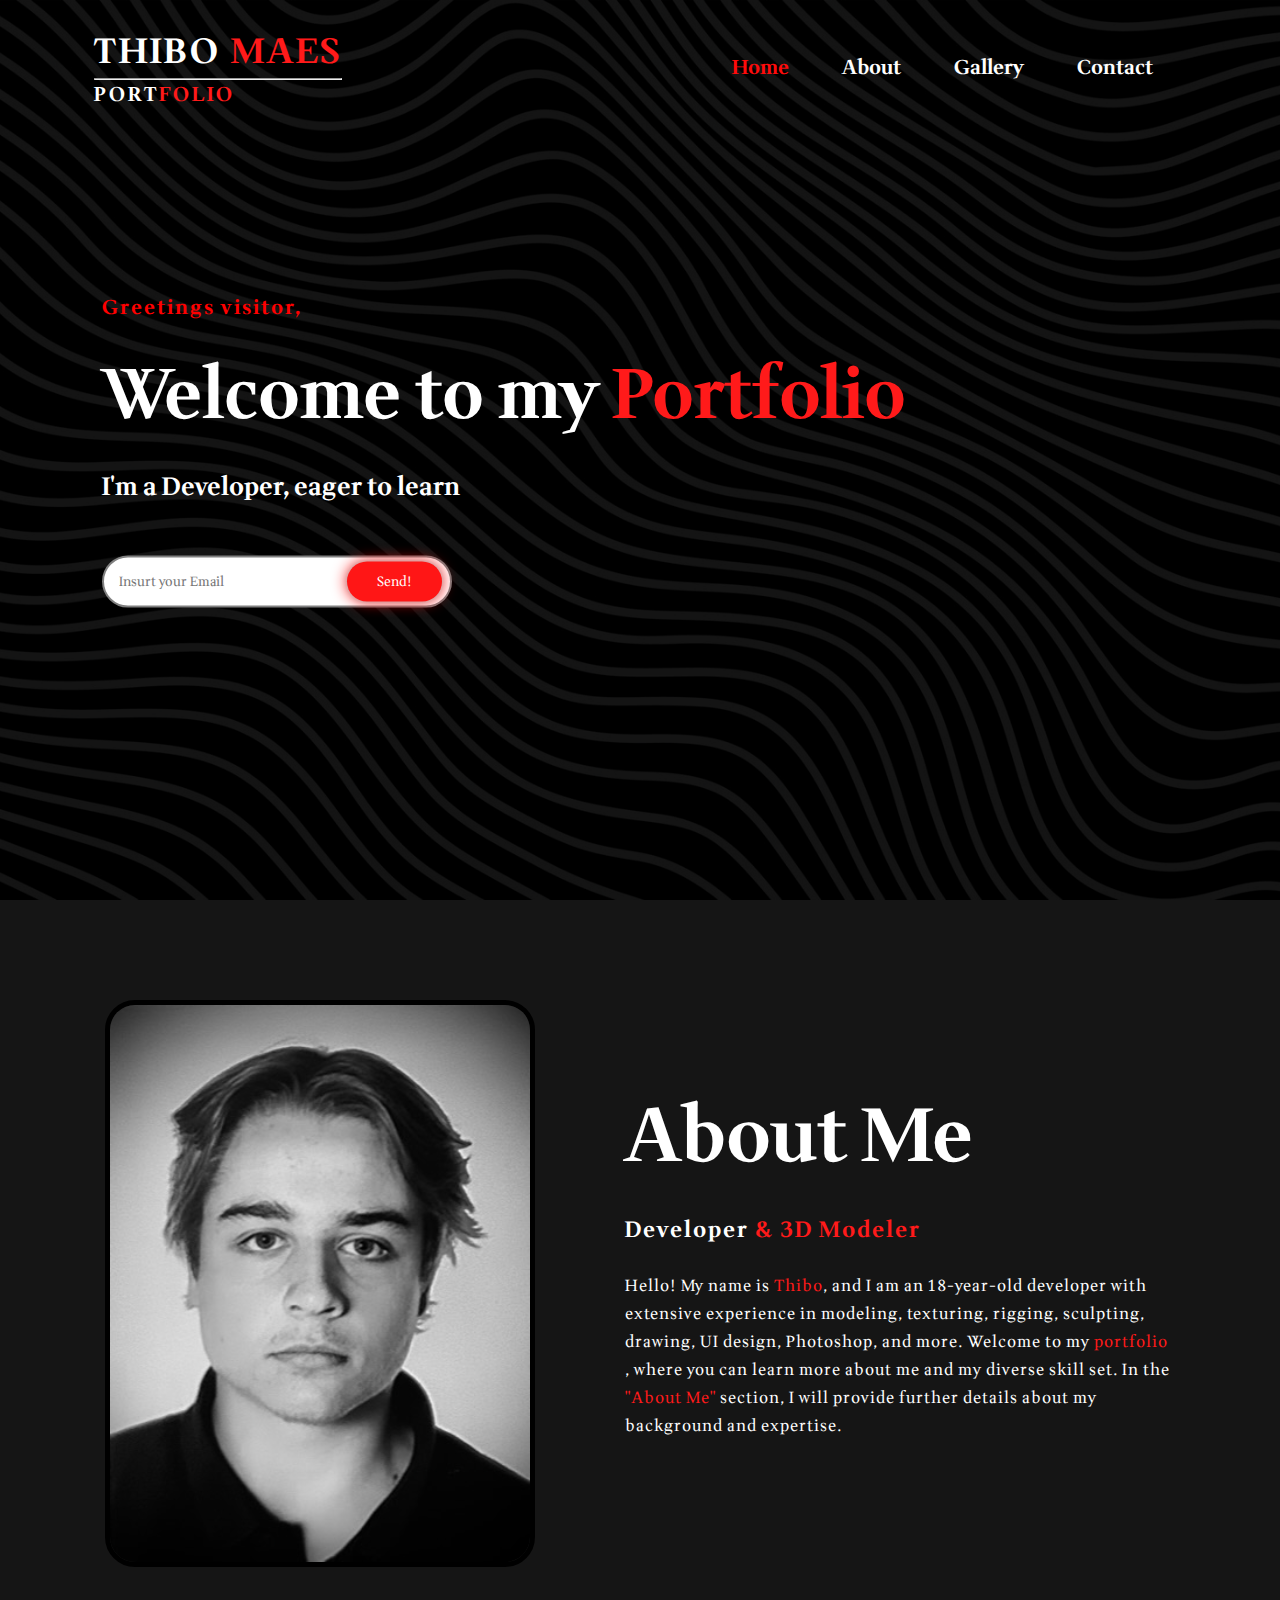
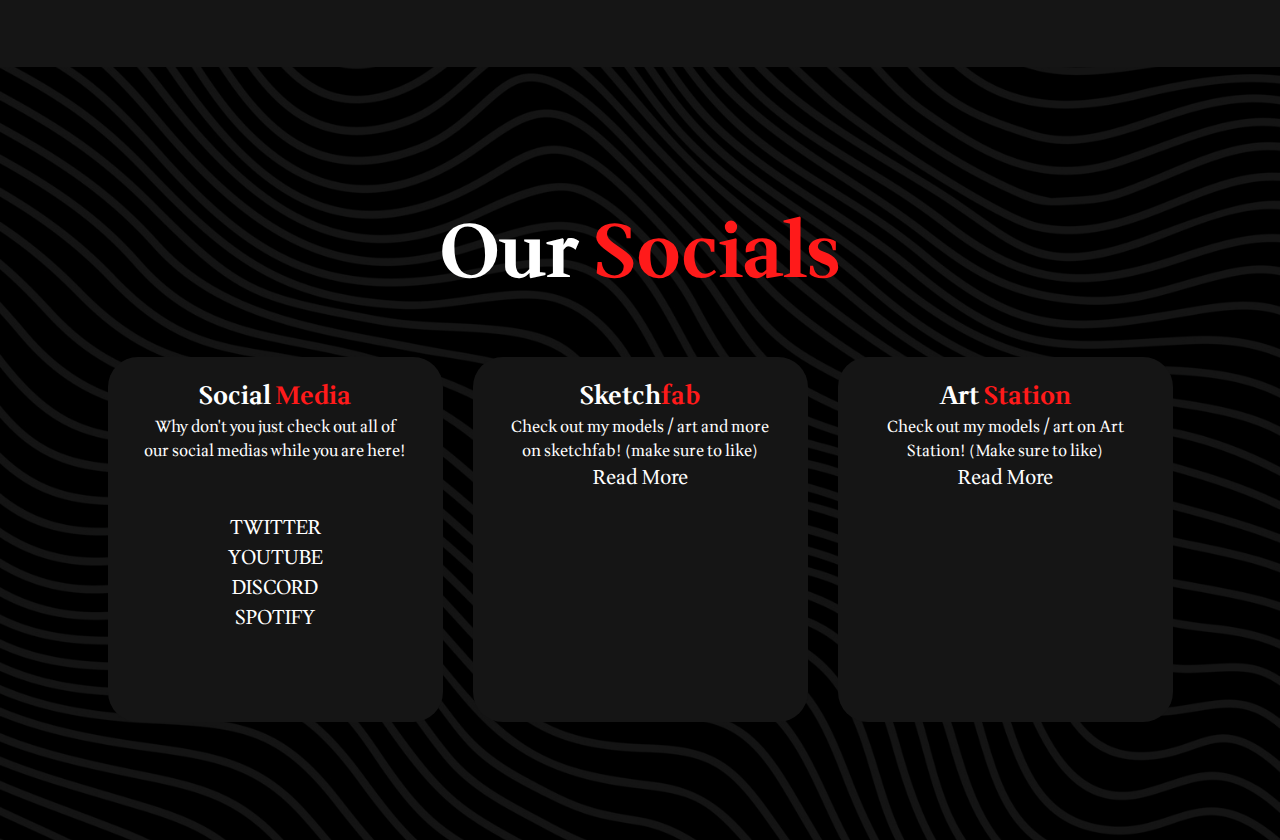
==== index.html @ dcb27b9d "Add Icons" ====
<!DOCTYPE html>
<html lang="en-US">

<head>
    <meta charset="UTF-8" />
    <meta name="viewport" content="width=device-width, initial-scale=1.0" />
    <title>Portfolio</title>
    <link rel="icon" type="image/x-icon" href="media/Aboutme.png">
    <link rel="stylesheet" href="https://cdnjs.cloudflare.com/ajax/libs/font-awesome/6.5.2/css/all.min.css" integrity="sha512-SnH5WK+bZxgPHs44uWIX+LLJAJ9/2PkPKZ5QiAj6Ta86w+fsb2TkcmfRyVX3pBnMFcV7oQPJkl9QevSCWr3W6A==" crossorigin="anonymous" referrerpolicy="no-referrer" />
    <link rel="stylesheet" href="../style.css" type="text/css" />
</head>
<body>

    <!---- Home ---->
    <header class= "main">
        <nav>
            <h2 class="logo">Thibo <span><bnsp>Maes</span><hr><p class="discriptionlogo">Port<span>Folio</span></p></h2>
            <ul>
                <li><a class="active" href="#">Home</a></li>
                <li><a href="pages/aboutme.html">About</a></li>
                <li><a href="pages/gallery.html">Gallery</a></li>
                <li><a href="pages/contact.html">Contact</a></li>
            </ul>
        </nav>

        <!---- Email ---->
        <header class="content">
            <h4>Greetings visitor,</h4>
            <h1>Welcome to my <span>Portfolio</span></h1>
            <h3>I'm a Developer, eager to learn
            </h3>
            <header class="newsletter">
                <form>
                    <input type="email" name="email" id="mail" placeholder="Insurt your Email">
                    <input type="submit" name="submit" value="Send!">
                </form>
            </header>
        </header>
    </header>

    <!---- About Me hier onder ---->
    <section class="aboutme">
        <header class="main2">
            <img src="media/aboutme.JPEG">
            <header class="about-text">
                <h2>About Me</h2>
                <h5>Developer <span>& 3D Modeler</span></h5>
                <p>
                    Hello! My name is <span>Thibo</span>, and I am an 18-year-old developer with extensive experience in 
                    modeling, texturing, rigging, sculpting, drawing, UI design, Photoshop, and more. Welcome to my<span> portfolio </span>,
                    where you can learn more about me and my diverse skill set. 
                    In the<span> "About Me" </span>section, I will provide further details about my background and expertise.
                </p>
            </header>
        </header>
    </section>
<!---- contact hier onder ---->
<div class="socials">
    <div class="title">
        <h2>Our <span>Socials</span></h2>
    </div>
<!---- 1ste ---->
    <div class="box">
        <div class="card">
            <i class="fas fa-bars"></i>
            <h5>Social <span>Media</span></h5>
            <div class="pra">
                <p>Why don't you just check out all of our social medias while you are here!</p>

                <p class="button2" style="text-align: center;">
                    <a class="button" href="https://twitter.com/3D_Thibo" target="_blank"><span><i class="fa-brands fa-twitter"></i></span> TWITTER</a>
                    <a class="button" href="https://www.youtube.com/channel/UCL3zz7ybxYc9SGPglbWPe5g" target="_blank"><span><i class="fa-brands fa-youtube"></i></span> YOUTUBE</a>
                    <a class="button" href="https://discord.gg/quixotic-studios-1016360109212958830" target="_blank"><span><i class="fa-brands fa-discord"></i></span> DISCORD</a>
                    <a class="button" href="https://open.spotify.com/user/thibomaes1?si=d66628901f5b4a4c" target="_blank"><span><i class="fa-brands fa-spotify"></i></span> SPOTIFY</a>
                </p>
            </div>
        </div>
<!---- 2de---->
    <div class="box">
        <div class="card">
            <i class="fa-brands fa-unity"></i>
            <h5>Sketch<span>fab</span></h5>
            <div class="pra">
                <p>Check out my models / art and more on sketchfab! (make sure to like)</p>

                <p style="text-align: center;">
                    <a class="button" href="#" target="_blank">Read More</a>
                </p>
            </div>
        </div>
<!---- 3rd ---->
    <div class="box">
        <div class="card">
            <i class="fa-brands fa-artstation"></i>
            <h5>Art <span>Station</span></h5>
            <div class="pra">
                <p>Check out my models / art on Art Station! (Make sure to like)</p>

                <p style="text-align: center;">
                    <a class="button" href="https://www.artstation.com/thibomaes" target="_blank">Read More</a>
                </p>
            </div>
        </div>
    </div>
</div>
</body>
</html>
---- style.css ----
@import url("https://fonts.googleapis.com/css2?family=Wittgenstein:ital,wght@0,400..900;1,400..900&display=swap");

/*----------------------------------------------------------------------------- */
/* Algemene dingen */
* {
    padding: 0;
    margin: 0;
    font-family: Wittgenstein;
    box-sizing: border-box;
}

.main {
    height: 100vh;
    width: 100vw;
    background-image: url(../media/Background.png);
    background-size: cover;
    background-position: center;
}

nav {
    display: flex;
    align-items: center;
    justify-content: space-between;
    padding-top: 2%;
    padding-right: 8%;
    .active {
        color: #ff0b0b;
    }
}

/*----------------------------------------------------------------------------- */
/* Portfolio Logo */
.logo {
    color: white;
    text-transform: uppercase;
    padding-left: 8%;
    font-size: 35px;
    letter-spacing: 3px;
}
span {
    color: rgb(255, 26, 26);
}
.discriptionlogo {
    font-size: 20px;
}

nav ul li {
    list-style-type: none;
    display: inline-block;
    padding: 10px 25px;
    font-family: Wittgenstein;
}
nav ul li a {
    color: rgb(255, 255, 255);
    text-decoration: none;
    font-weight: bolder;
    font-size: 20px;
    text-transform: capitalize;
}
nav ul li a:hover {
    color: rgb(255, 4, 4);
    transition: 0.4s;
}

/*----------------------------------------------------------------------------- */
/* Hier onder is de css van de Home pagina */
.content {
    position: absolute;
    top: 50%;
    left: 8%;
    transform: translateY(-50%);
}
h1 {
    color: white;
    margin: 20px 0px 20px;
    font-size: 70px;
}
h3 {
    color: white;
    font-size: 25px;
    margin-bottom: 50px;
}
h4 {
    color: rgb(255, 0, 0);
    letter-spacing: 2px;
    font-size: 20px;
}
.newsletter form {
    width: 350px;
    max-width: 100%;
    position: relative;
}
.newsletter form input:first-child {
    display: inline-block;
    width: 100%;
    padding: 14px 130px 14px 15px;
    border: 2px solid gray;
    outline: none;
    border-radius: 30px;
}
.newsletter form input:last-child {
    position: absolute;
    display: inline-block;
    outline: none;
    border: none;
    padding: 10px 30px;
    border-radius: 30px;
    background: rgb(255, 22, 22);
    color: white;
    box-shadow: 0px 0px 5px #b3b3b3, 0px 0px 15px #ff0b0b;
    top: 12%;
    right: 3%;
    transition: 0.4s;
}
.newsletter form input:last-child:hover {
    background-color: gray;
    box-shadow: 0px 0px 5px black, 0px 0px 15px black;
    transition: 0.4s;
    transform: scale(1.1);
}

/*----------------------------------------------------------------------------- */
/* about me section */
.aboutme {
    width: 100%;
    padding: 100px 0px;
    background: rgba(21, 21, 21, 1);
    img {
        width: 430px;
        border: 5px solid black;
        border-radius: 30px;
    }
    h2,
    h5,
    p {
        color: white;
    }
    h2 {
        font-size: 75px;
        text-transform: capitalize;
        margin-bottom: 20px;
    }
    h5 {
        letter-spacing: 2px;
        font-size: 22px;
        margin-bottom: 25px;
    }
}
.about-text {
    width: 550px;
}
.main2 {
    width: 1140px;
    max-width: 100%;
    margin: 0 auto;
    display: flex;
    align-items: center;
    justify-content: space-around;
    gap: 20px;
}

.about-text p {
    letter-spacing: 1px;
    line-height: 28px;
    font: 18px;
    margin-bottom: 45px;
}
button {
    background-color: rgb(255, 22, 22);
    color: white;
    text-decoration: none;
    border: 2px solid transparent;
    font-weight: bold;
    padding: 13px 30px;
    border-radius: 30px;
    transition: 0.4s;
    box-shadow: 0px 0px 5px #b3b3b3, 0px 0px 15px #ff0b0b;
}
button:hover {
    background-color: transparent;
    box-shadow: 0px 0px 5px black, 0px 0px 15px black;
    transform: scale(1.1);
}

/*----------------------------------------------------------------------------- */
/* Socials */
.socials {
    background-image: url(../media/Background.png);
    background-size: cover;
    background-position: center;
    width: 100%;
    padding: 100px 0px;
}
.title h2 {
    color: rgb(255, 255, 255);
    font-size: 75px;
    width: 1130px;
    margin: 30px auto;
    text-align: center;
}
.box {
    display: flex;
    justify-content: center;
    align-items: center;
    min-height: 400px;
    h5 {
        font-size: 25px;
    }
}
.card {
    height: 365px;
    width: 335px;
    padding: 20px 35px;
    background: rgb(21, 21, 21, 1);
    border-radius: 30px;
    margin: 15px;
    position: relative;
    overflow: hidden;
    text-align: center;
    color: white;
}
.button {
    text-decoration: none;
    color: white;
    text-transform: capitalize;
    font-size: 20px;
}
.button2 {
    display: flex;
    flex-direction: column;
    margin: 50px;
}

/*----------------------------------------------------------------------------- */
/* Social Media */
.fa-spotify {
    color: green;
}
.fa-youtube {
    color: #ff0b0b;
}
.fa-discord {
    color: #7289da;
}
.fa-twitter {
    color: #00acee;
}
.fa-bars {
    font-size: 50px;
}
.fa-unity {
    font-size: 50px;
}
.fa-artstation {
    font-size: 50px;
}
/*----------------------------------------------------------------------------- */
/* Telefoon optie */
@media screen and (max-width: 750px) {
    .main2 {
        flex-direction: column;
    }
}
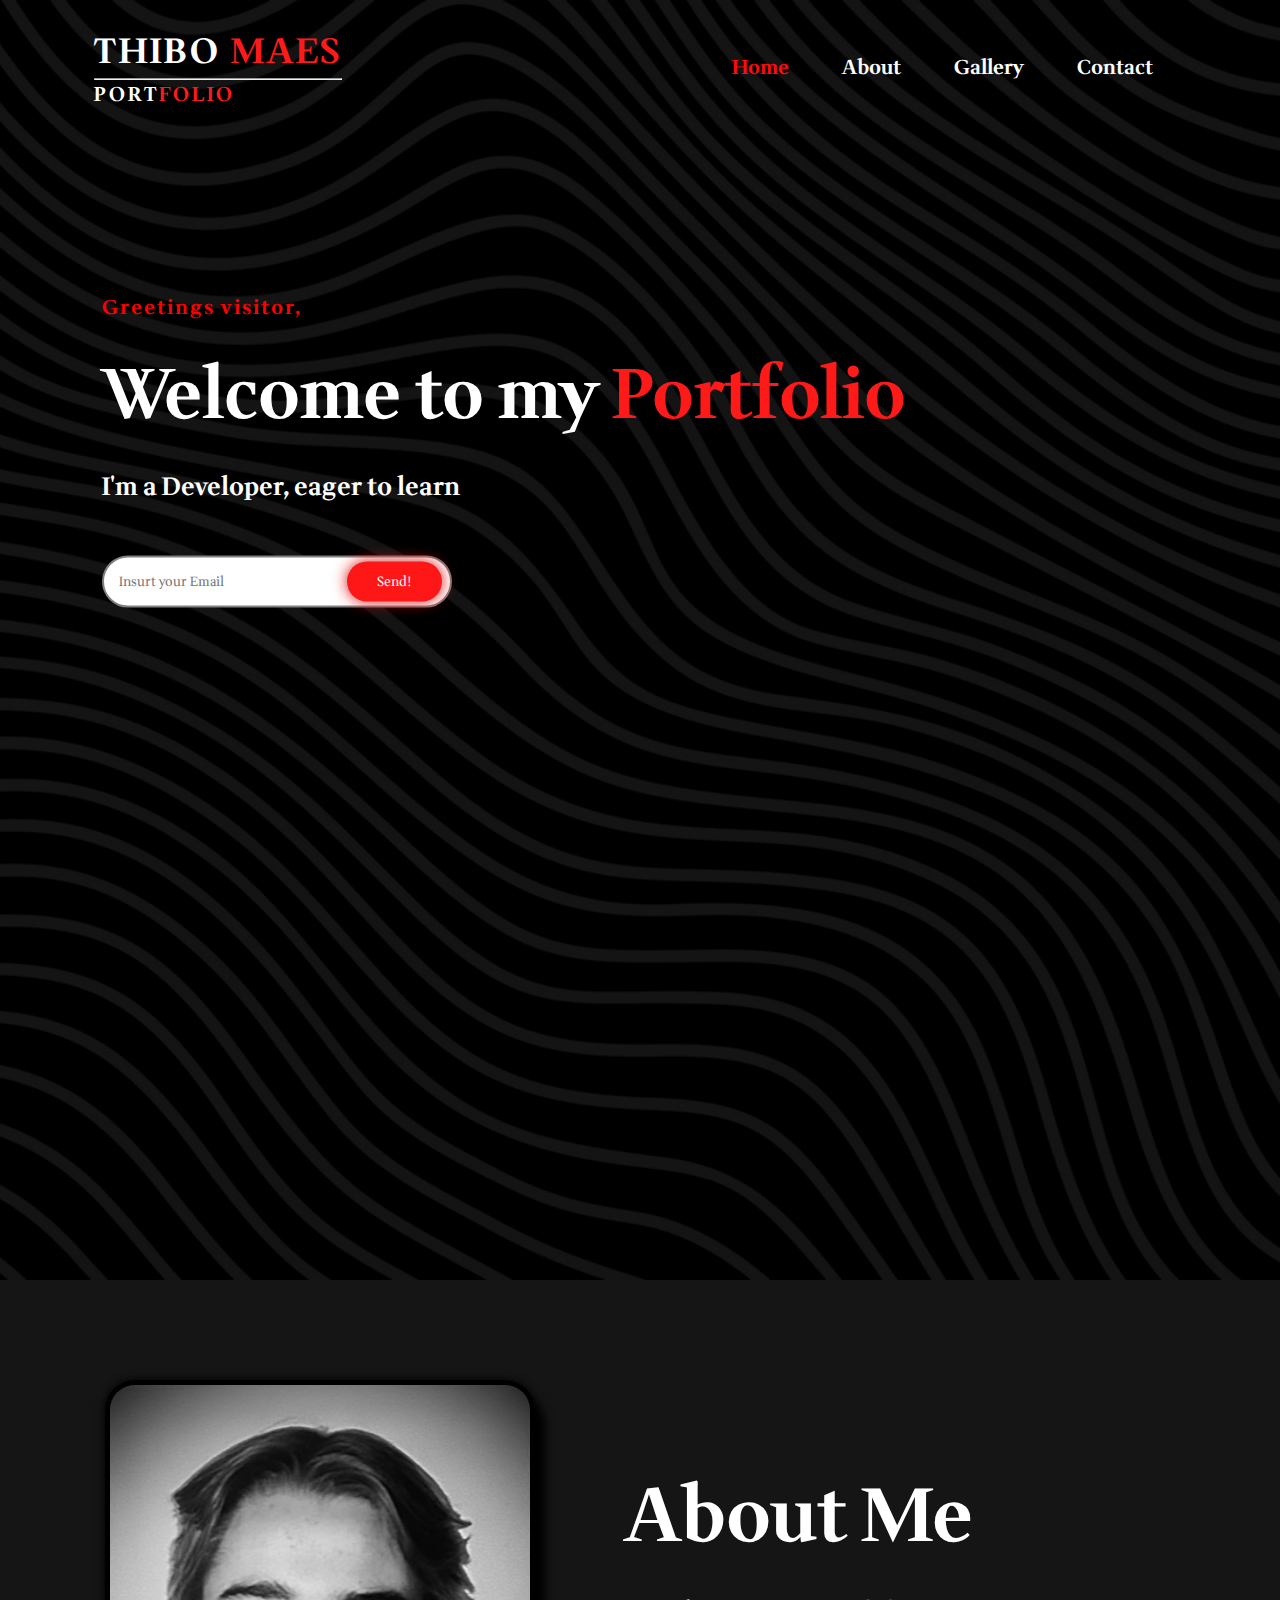
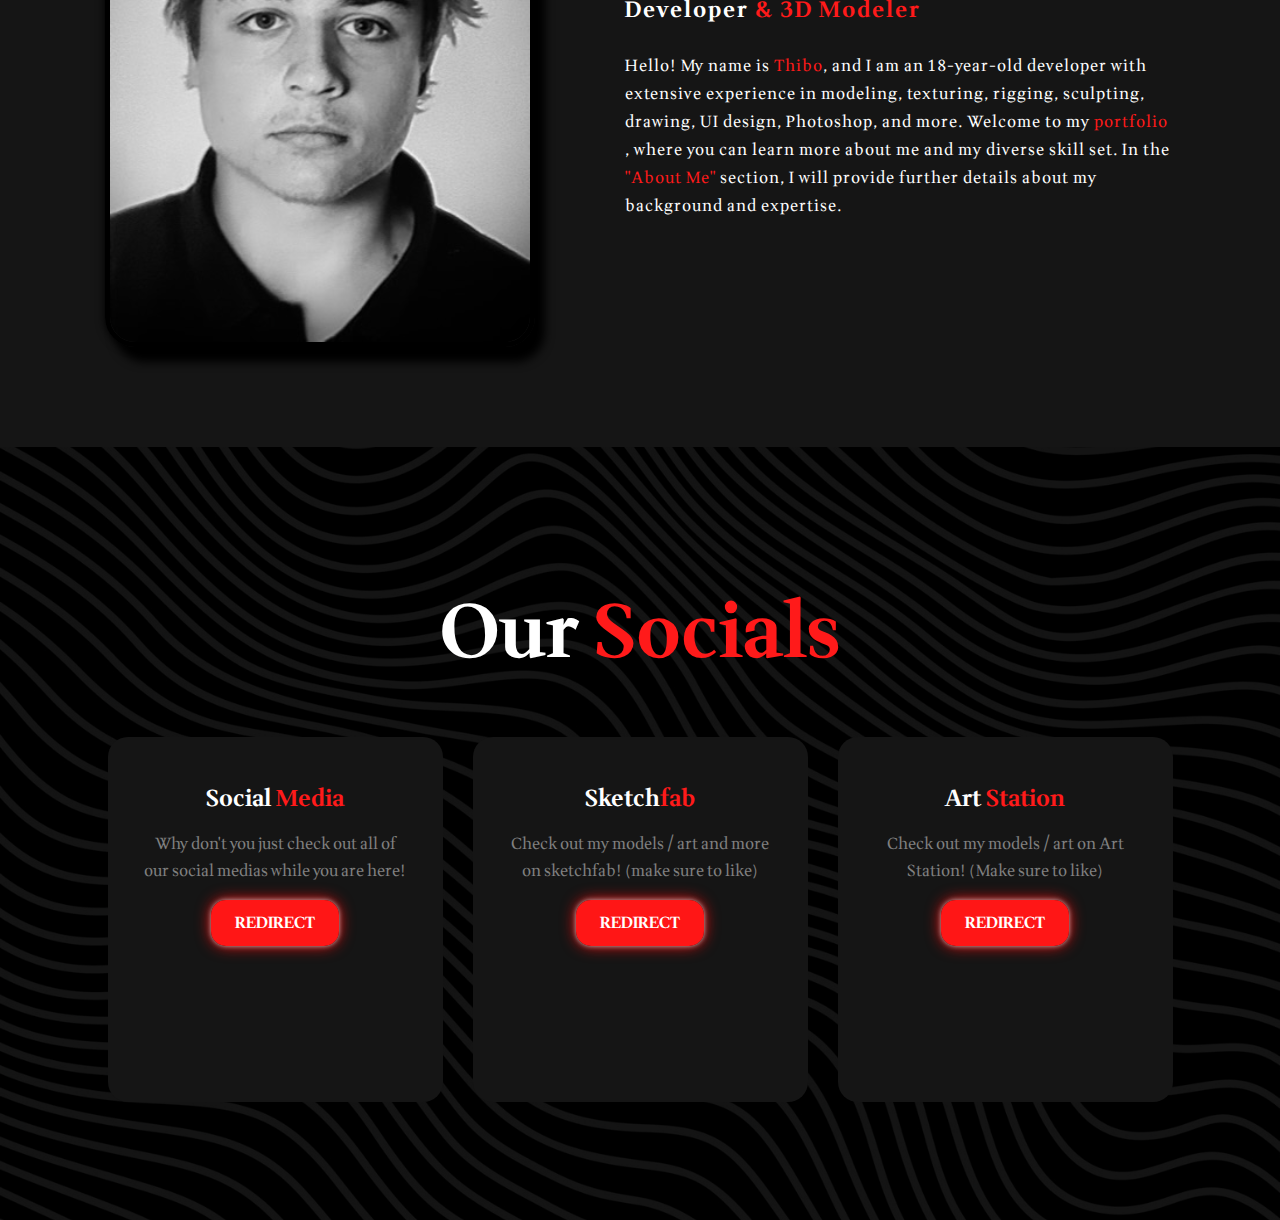
==== commit 23414331: "Add Socials Below" ====
--- a/index.html
+++ b/index.html
@@ -5,16 +5,14 @@
     <meta charset="UTF-8" />
     <meta name="viewport" content="width=device-width, initial-scale=1.0" />
     <title>Portfolio</title>
-    <link rel="icon" type="image/x-icon" href="media/Aboutme.png">
+    <link rel="icon" type="image/x-icon" href="media/aboutme.jpg">
     <link rel="stylesheet" href="https://cdnjs.cloudflare.com/ajax/libs/font-awesome/6.5.2/css/all.min.css" integrity="sha512-SnH5WK+bZxgPHs44uWIX+LLJAJ9/2PkPKZ5QiAj6Ta86w+fsb2TkcmfRyVX3pBnMFcV7oQPJkl9QevSCWr3W6A==" crossorigin="anonymous" referrerpolicy="no-referrer" />
     <link rel="stylesheet" href="../style.css" type="text/css" />
 </head>
 <body>
-
-    <!---- Home ---->
     <header class= "main">
         <nav>
-            <h2 class="logo">Thibo <span><bnsp>Maes</span><hr><p class="discriptionlogo">Port<span>Folio</span></p></h2>
+            <h2 class="logo">Thibo <span>Maes</span><hr><p class="discriptionlogo">Port<span>Folio</span></p></h2>
             <ul>
                 <li><a class="active" href="#">Home</a></li>
                 <li><a href="pages/aboutme.html">About</a></li>
@@ -68,10 +66,7 @@
                 <p>Why don't you just check out all of our social medias while you are here!</p>
 
                 <p class="button2" style="text-align: center;">
-                    <a class="button" href="https://twitter.com/3D_Thibo" target="_blank"><span><i class="fa-brands fa-twitter"></i></span> TWITTER</a>
-                    <a class="button" href="https://www.youtube.com/channel/UCL3zz7ybxYc9SGPglbWPe5g" target="_blank"><span><i class="fa-brands fa-youtube"></i></span> YOUTUBE</a>
-                    <a class="button" href="https://discord.gg/quixotic-studios-1016360109212958830" target="_blank"><span><i class="fa-brands fa-discord"></i></span> DISCORD</a>
-                    <a class="button" href="https://open.spotify.com/user/thibomaes1?si=d66628901f5b4a4c" target="_blank"><span><i class="fa-brands fa-spotify"></i></span> SPOTIFY</a>
+                    <a class="button" href="pages/contact.html">REDIRECT</a>
                 </p>
             </div>
         </div>
@@ -83,8 +78,9 @@
             <div class="pra">
                 <p>Check out my models / art and more on sketchfab! (make sure to like)</p>
 
-                <p style="text-align: center;">
-                    <a class="button" href="#" target="_blank">Read More</a>
+                <p class="button2" style="text-align: center;">
+                    <a class="button" href="https://sketchfab.com/ThiboMaes" target="_blank">REDIRECT</a>
+                    
                 </p>
             </div>
         </div>
@@ -96,12 +92,18 @@
             <div class="pra">
                 <p>Check out my models / art on Art Station! (Make sure to like)</p>
 
-                <p style="text-align: center;">
-                    <a class="button" href="https://www.artstation.com/thibomaes" target="_blank">Read More</a>
+                <p class="button2" style="text-align: center;">
+                    <a class="button" href="https://www.artstation.com/thibomaes" target="_blank">REDIRECT</a>
                 </p>
             </div>
         </div>
     </div>
 </div>
+
+<!---- Footer ---->
+<!-- <footer>
+    <p>Thibo Maes</p>
+    <p></p>
+</footer> -->
 </body>
 </html>--- a/style.css
+++ b/style.css
@@ -10,7 +10,7 @@
 }
 
 .main {
-    height: 100vh;
+    height: 100vw;
     width: 100vw;
     background-image: url(../media/Background.png);
     background-size: cover;
@@ -129,6 +129,7 @@
         width: 430px;
         border: 5px solid black;
         border-radius: 30px;
+        box-shadow: 10px 15px 10px black, 0px 0px 10px black;
     }
     h2,
     h5,
@@ -192,7 +193,7 @@
     padding: 100px 0px;
 }
 .title h2 {
-    color: rgb(255, 255, 255);
+    color: white;
     font-size: 75px;
     width: 1130px;
     margin: 30px auto;
@@ -203,36 +204,54 @@
     justify-content: center;
     align-items: center;
     min-height: 400px;
-    h5 {
-        font-size: 25px;
-    }
 }
 .card {
     height: 365px;
     width: 335px;
     padding: 20px 35px;
-    background: rgb(21, 21, 21, 1);
-    border-radius: 30px;
+    background: rgba(21, 21, 21, 1);
+    border-radius: 20px;
     margin: 15px;
     position: relative;
     overflow: hidden;
     text-align: center;
-    color: white;
-}
-.button {
+}
+.card i {
+    font-size: 50px;
+    display: block;
+    text-align: center;
+    margin: 25px 0px;
+    color: red;
+}
+h5 {
+    color: white;
+    font-size: 23px;
+    margin-bottom: 15px;
+}
+.pra p {
+    color: gray;
+    font-size: 16px;
+    line-height: 27px;
+    margin-bottom: 25px;
+}
+.card .button {
+    background-color: rgb(255, 22, 22);
+    color: white;
     text-decoration: none;
-    color: white;
-    text-transform: capitalize;
-    font-size: 20px;
-}
-.button2 {
-    display: flex;
-    flex-direction: column;
-    margin: 50px;
-}
-
-/*----------------------------------------------------------------------------- */
-/* Social Media */
+    border: 2px solid transparent;
+    font-weight: bold;
+    padding: 9px 22px;
+    border-radius: 15px;
+    transition: 0.4s;
+    box-shadow: 0px 0px 5px #b3b3b3, 0px 0px 15px #ff0b0b;
+}
+.card .button:hover {
+    background-color: rgb(90, 90, 90);
+    transition: 0.4s;
+    box-shadow: 0px 0px 5px #b3b3b3, 0px 0px 15px gray;
+}
+/*----------------------------------------------------------------------------- */
+/* Social Button Icons */
 .fa-spotify {
     color: green;
 }
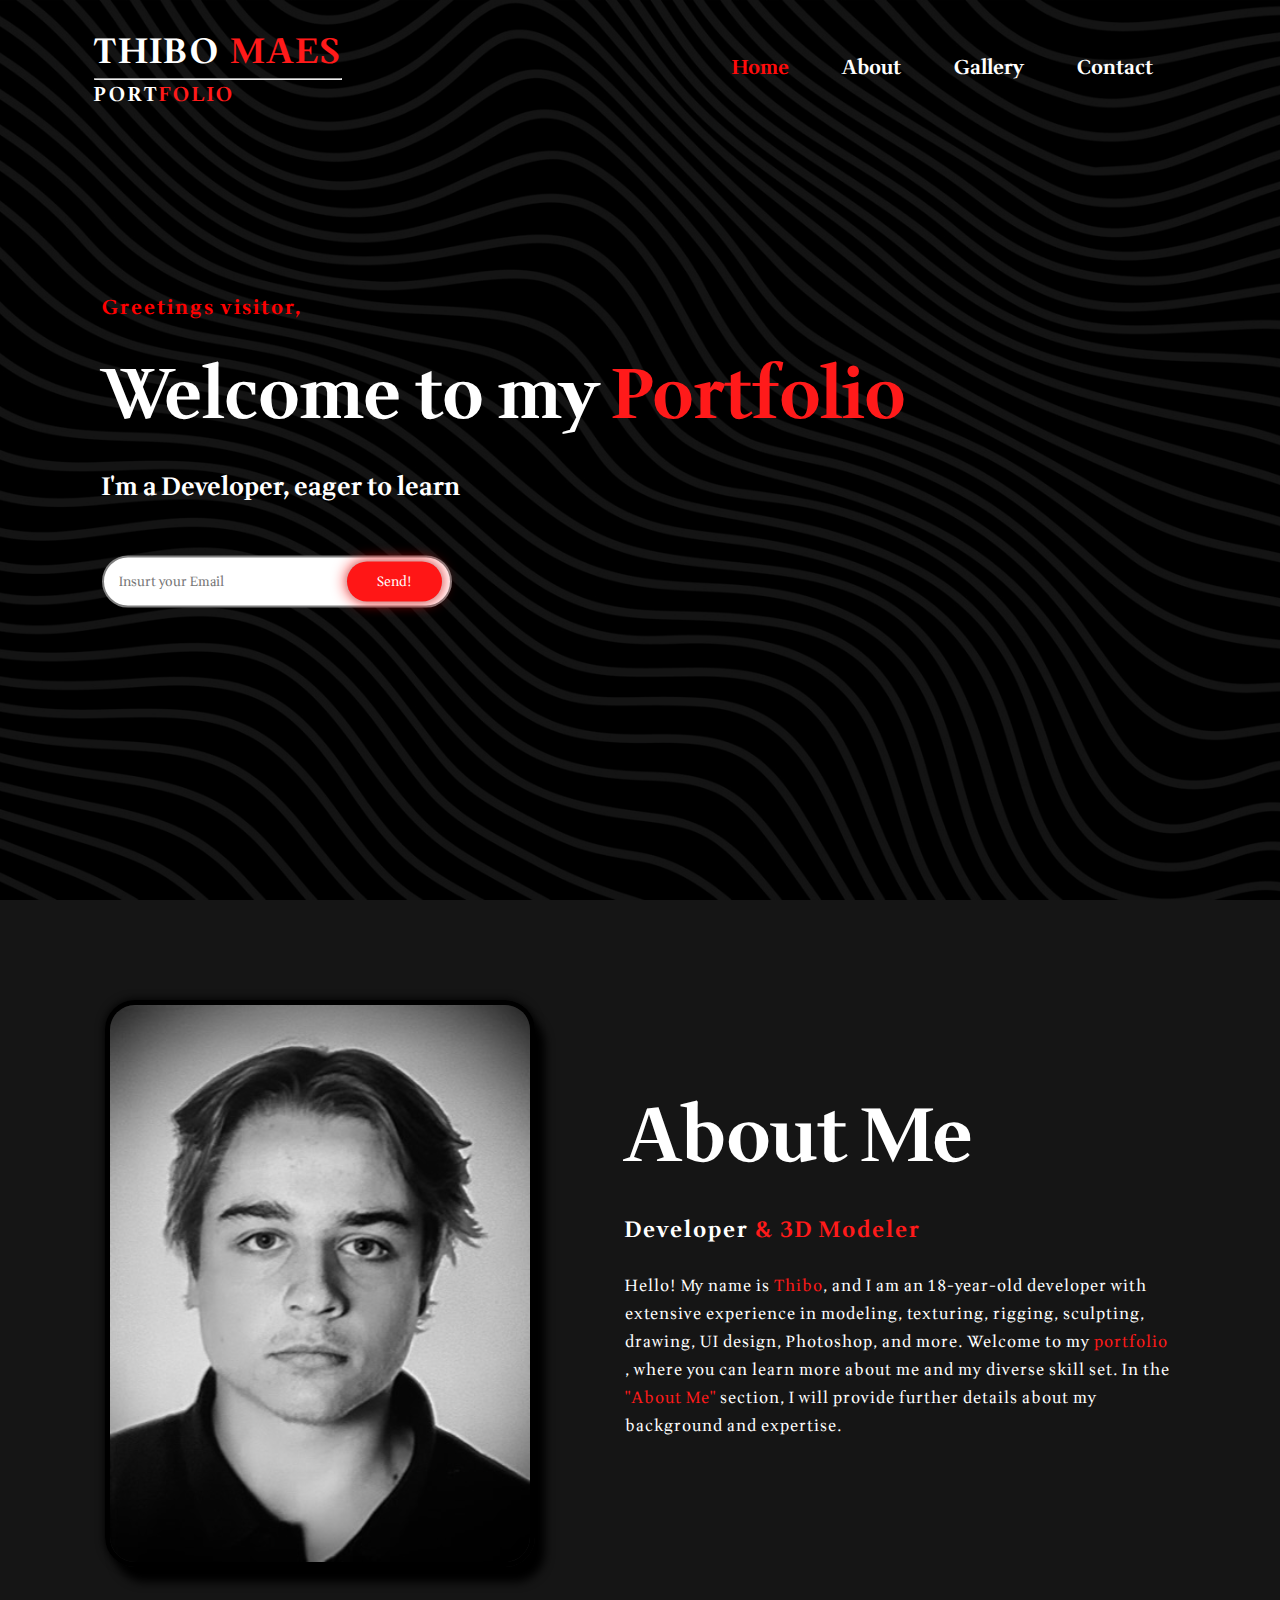
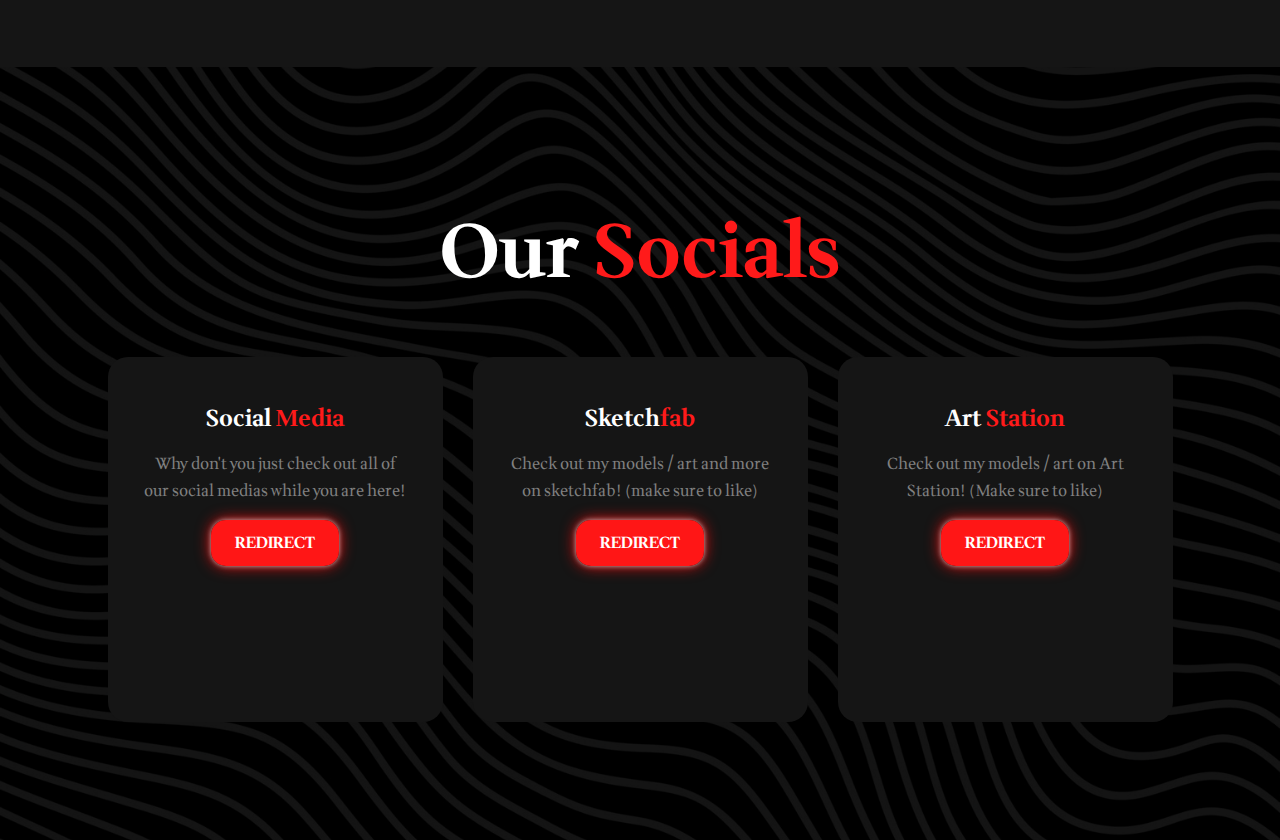
==== commit 0c7a1b23: "Fixed Size" ====
--- a/index.html
+++ b/index.html
@@ -21,7 +21,7 @@
             </ul>
         </nav>
 
-        <!---- Email ---->
+
         <header class="content">
             <h4>Greetings visitor,</h4>
             <h1>Welcome to my <span>Portfolio</span></h1>
--- a/style.css
+++ b/style.css
@@ -10,8 +10,8 @@
 }
 
 .main {
-    height: 100vw;
-    width: 100vw;
+    height: 100vh;
+    width: 100%;
     background-image: url(../media/Background.png);
     background-size: cover;
     background-position: center;
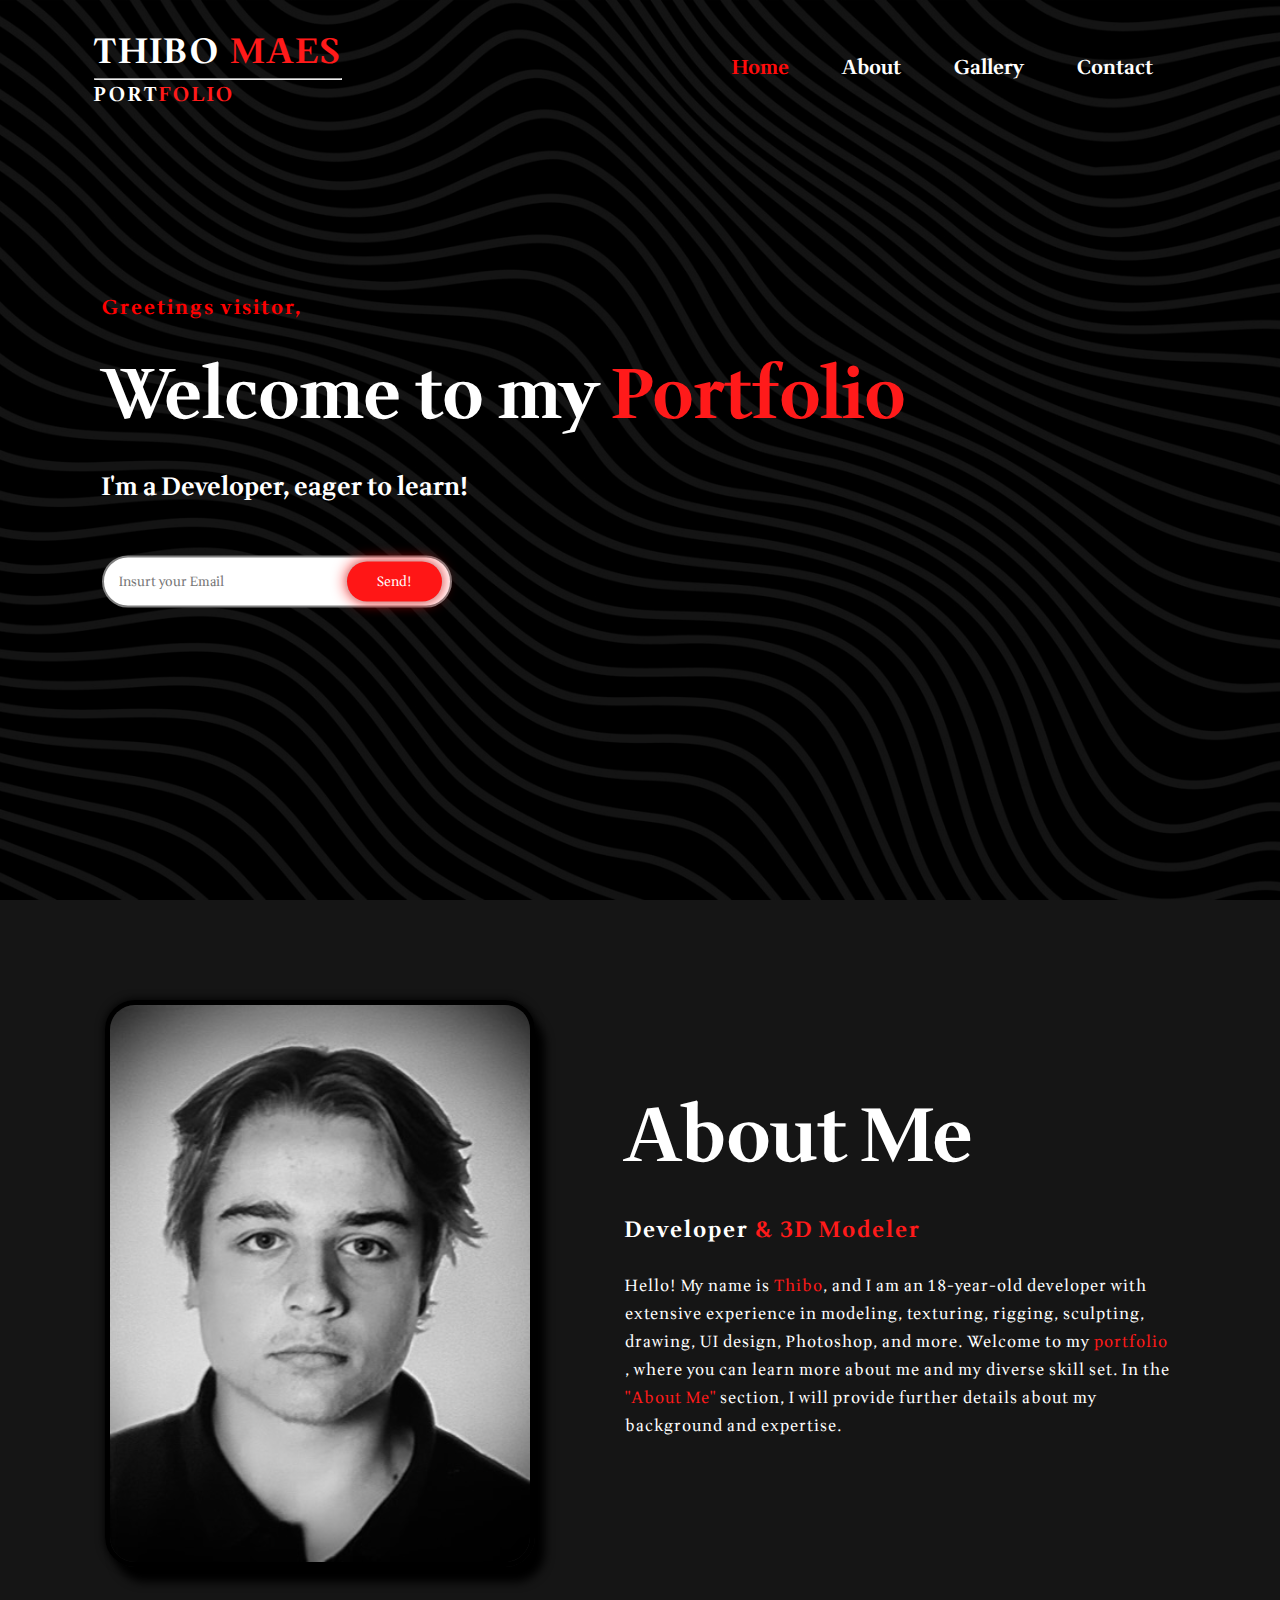
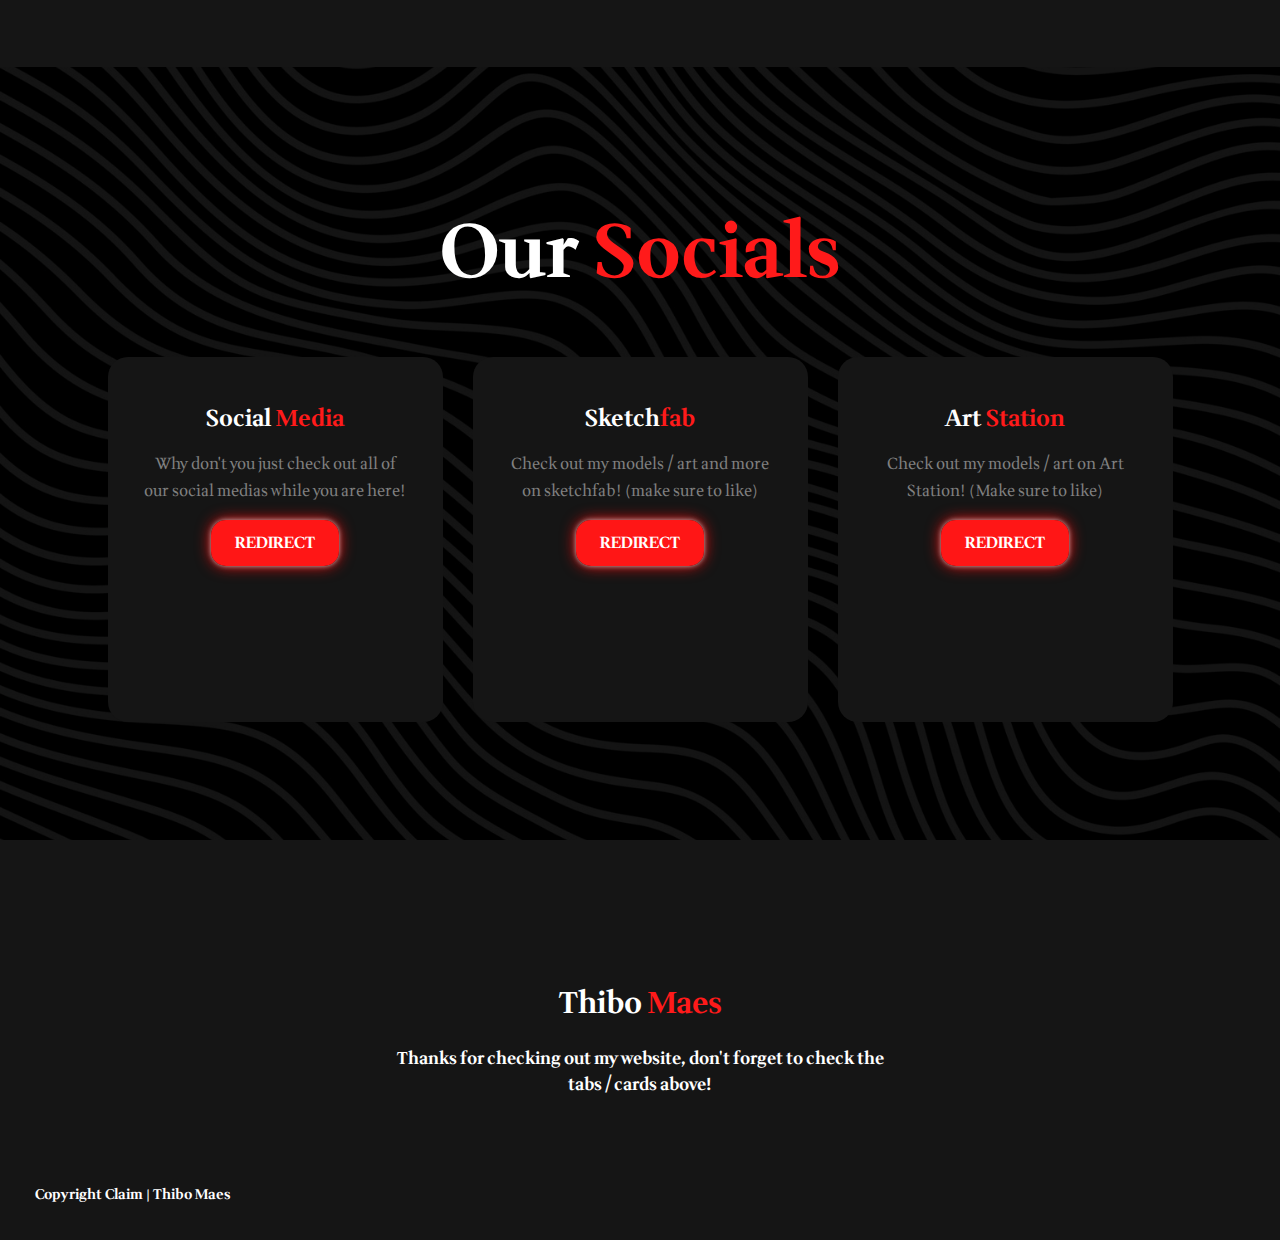
==== commit a8259012: "Add Footer" ====
--- a/index.html
+++ b/index.html
@@ -1,109 +1,158 @@
 <!DOCTYPE html>
 <html lang="en-US">
+    <head>
+        <meta charset="UTF-8" />
+        <meta name="viewport" content="width=device-width, initial-scale=1.0" />
+        <title>Portfolio</title>
+        <link rel="icon" type="image/x-icon" href="media/LogoWebsite.png" />
+        <link
+            rel="stylesheet"
+            href="https://cdnjs.cloudflare.com/ajax/libs/font-awesome/6.5.2/css/all.min.css"
+            integrity="sha512-SnH5WK+bZxgPHs44uWIX+LLJAJ9/2PkPKZ5QiAj6Ta86w+fsb2TkcmfRyVX3pBnMFcV7oQPJkl9QevSCWr3W6A=="
+            crossorigin="anonymous"
+            referrerpolicy="no-referrer"
+        />
+        <link rel="stylesheet" href="../style.css" type="text/css" />
+    </head>
 
-<head>
-    <meta charset="UTF-8" />
-    <meta name="viewport" content="width=device-width, initial-scale=1.0" />
-    <title>Portfolio</title>
-    <link rel="icon" type="image/x-icon" href="media/aboutme.jpg">
-    <link rel="stylesheet" href="https://cdnjs.cloudflare.com/ajax/libs/font-awesome/6.5.2/css/all.min.css" integrity="sha512-SnH5WK+bZxgPHs44uWIX+LLJAJ9/2PkPKZ5QiAj6Ta86w+fsb2TkcmfRyVX3pBnMFcV7oQPJkl9QevSCWr3W6A==" crossorigin="anonymous" referrerpolicy="no-referrer" />
-    <link rel="stylesheet" href="../style.css" type="text/css" />
-</head>
-<body>
-    <header class= "main">
-        <nav>
-            <h2 class="logo">Thibo <span>Maes</span><hr><p class="discriptionlogo">Port<span>Folio</span></p></h2>
-            <ul>
-                <li><a class="active" href="#">Home</a></li>
-                <li><a href="pages/aboutme.html">About</a></li>
-                <li><a href="pages/gallery.html">Gallery</a></li>
-                <li><a href="pages/contact.html">Contact</a></li>
-            </ul>
-        </nav>
+    <body>
+        <header class="main">
+            <nav>
+                <h2 class="logo">
+                    Thibo <span>Maes</span>
+                    <hr />
+                    <p class="discriptionlogo">Port<span>Folio</span></p>
+                </h2>
+                <ul>
+                    <li><a class="active" href="#">Home</a></li>
+                    <li><a href="pages/aboutme.html">About</a></li>
+                    <li><a href="pages/gallery.html">Gallery</a></li>
+                    <li><a href="pages/contact.html">Contact</a></li>
+                </ul>
+            </nav>
 
-
-        <header class="content">
-            <h4>Greetings visitor,</h4>
-            <h1>Welcome to my <span>Portfolio</span></h1>
-            <h3>I'm a Developer, eager to learn
-            </h3>
-            <header class="newsletter">
-                <form>
-                    <input type="email" name="email" id="mail" placeholder="Insurt your Email">
-                    <input type="submit" name="submit" value="Send!">
-                </form>
+            <header class="content">
+                <h4>Greetings visitor,</h4>
+                <h1>Welcome to my <span>Portfolio</span></h1>
+                <h3>I'm a Developer, eager to learn!</h3>
+                <header class="newsletter">
+                    <form>
+                        <input
+                            type="email"
+                            name="email"
+                            id="mail"
+                            placeholder="Insurt your Email"
+                        />
+                        <input type="submit" name="submit" value="Send!" />
+                    </form>
+                </header>
             </header>
         </header>
-    </header>
 
-    <!---- About Me hier onder ---->
-    <section class="aboutme">
-        <header class="main2">
-            <img src="media/aboutme.JPEG">
-            <header class="about-text">
-                <h2>About Me</h2>
-                <h5>Developer <span>& 3D Modeler</span></h5>
-                <p>
-                    Hello! My name is <span>Thibo</span>, and I am an 18-year-old developer with extensive experience in 
-                    modeling, texturing, rigging, sculpting, drawing, UI design, Photoshop, and more. Welcome to my<span> portfolio </span>,
-                    where you can learn more about me and my diverse skill set. 
-                    In the<span> "About Me" </span>section, I will provide further details about my background and expertise.
-                </p>
+        <!---- About Me hier onder ---->
+        <section class="aboutme">
+            <header class="main2">
+                <img src="media/aboutme.JPEG" />
+                <header class="about-text">
+                    <h2>About Me</h2>
+                    <h5>Developer <span>& 3D Modeler</span></h5>
+                    <p>
+                        Hello! My name is <span>Thibo</span>, and I am an
+                        18-year-old developer with extensive experience in
+                        modeling, texturing, rigging, sculpting, drawing, UI
+                        design, Photoshop, and more. Welcome to my<span>
+                            portfolio </span
+                        >, where you can learn more about me and my diverse
+                        skill set. In the<span> "About Me" </span>section, I
+                        will provide further details about my background and
+                        expertise.
+                    </p>
+                </header>
             </header>
-        </header>
-    </section>
-<!---- contact hier onder ---->
-<div class="socials">
-    <div class="title">
-        <h2>Our <span>Socials</span></h2>
-    </div>
-<!---- 1ste ---->
-    <div class="box">
-        <div class="card">
-            <i class="fas fa-bars"></i>
-            <h5>Social <span>Media</span></h5>
-            <div class="pra">
-                <p>Why don't you just check out all of our social medias while you are here!</p>
+        </section>
+        <!---- contact hier onder ---->
+        <div class="socials">
+            <div class="title">
+                <h2>Our <span>Socials</span></h2>
+            </div>
+            <!---- 1ste ---->
+            <div class="box">
+                <div class="card">
+                    <i class="fas fa-bars"></i>
+                    <h5>Social <span>Media</span></h5>
+                    <div class="pra">
+                        <p>
+                            Why don't you just check out all of our social
+                            medias while you are here!
+                        </p>
 
-                <p class="button2" style="text-align: center;">
-                    <a class="button" href="pages/contact.html">REDIRECT</a>
-                </p>
+                        <p class="button2" style="text-align: center">
+                            <a class="button" href="pages/contact.html"
+                                >REDIRECT</a
+                            >
+                        </p>
+                    </div>
+                </div>
+                <!---- 2de---->
+                <div class="box">
+                    <div class="card">
+                        <i class="fa-brands fa-unity"></i>
+                        <h5>Sketch<span>fab</span></h5>
+                        <div class="pra">
+                            <p>
+                                Check out my models / art and more on sketchfab!
+                                (make sure to like)
+                            </p>
+
+                            <p class="button2" style="text-align: center">
+                                <a
+                                    class="button"
+                                    href="https://sketchfab.com/ThiboMaes"
+                                    target="_blank"
+                                    >REDIRECT</a
+                                >
+                            </p>
+                        </div>
+                    </div>
+                    <!---- 3rd ---->
+                    <div class="box">
+                        <div class="card">
+                            <i class="fa-brands fa-artstation"></i>
+                            <h5>Art <span>Station</span></h5>
+                            <div class="pra">
+                                <p>
+                                    Check out my models / art on Art Station!
+                                    (Make sure to like)
+                                </p>
+
+                                <p class="button2" style="text-align: center">
+                                    <a
+                                        class="button"
+                                        href="https://www.artstation.com/thibomaes"
+                                        target="_blank"
+                                        >REDIRECT</a
+                                    >
+                                </p>
+                            </div>
+                        </div>
+                    </div>
+                </div>
             </div>
         </div>
-<!---- 2de---->
-    <div class="box">
-        <div class="card">
-            <i class="fa-brands fa-unity"></i>
-            <h5>Sketch<span>fab</span></h5>
-            <div class="pra">
-                <p>Check out my models / art and more on sketchfab! (make sure to like)</p>
 
-                <p class="button2" style="text-align: center;">
-                    <a class="button" href="https://sketchfab.com/ThiboMaes" target="_blank">REDIRECT</a>
-                    
-                </p>
+        <!---- Footer ---->
+        <footer>
+            <p>Thibo <span>Maes</span></p>
+            <p>
+                Thanks for checking out my website, don't forget to check the
+                tabs / cards above!
+            </p>
+            <div class="social">
+                <a href="#"></a>
+                <a href="#"></a>
+                <a href="#"></a>
             </div>
-        </div>
-<!---- 3rd ---->
-    <div class="box">
-        <div class="card">
-            <i class="fa-brands fa-artstation"></i>
-            <h5>Art <span>Station</span></h5>
-            <div class="pra">
-                <p>Check out my models / art on Art Station! (Make sure to like)</p>
-
-                <p class="button2" style="text-align: center;">
-                    <a class="button" href="https://www.artstation.com/thibomaes" target="_blank">REDIRECT</a>
-                </p>
-            </div>
-        </div>
-    </div>
-</div>
-
-<!---- Footer ---->
-<!-- <footer>
-    <p>Thibo Maes</p>
-    <p></p>
-</footer> -->
-</body>
-</html>+            <p class="end">Copyright Claim | Thibo Maes</p>
+        </footer>
+    </body>
+</html>
--- a/style.css
+++ b/style.css
@@ -113,7 +113,7 @@
     transition: 0.4s;
 }
 .newsletter form input:last-child:hover {
-    background-color: gray;
+    background-color: transparent;
     box-shadow: 0px 0px 5px black, 0px 0px 15px black;
     transition: 0.4s;
     transform: scale(1.1);
@@ -243,36 +243,50 @@
     padding: 9px 22px;
     border-radius: 15px;
     transition: 0.4s;
+    transform: scale(1.2);
     box-shadow: 0px 0px 5px #b3b3b3, 0px 0px 15px #ff0b0b;
 }
 .card .button:hover {
-    background-color: rgb(90, 90, 90);
-    transition: 0.4s;
-    box-shadow: 0px 0px 5px #b3b3b3, 0px 0px 15px gray;
-}
-/*----------------------------------------------------------------------------- */
-/* Social Button Icons */
-.fa-spotify {
-    color: green;
-}
-.fa-youtube {
-    color: #ff0b0b;
-}
-.fa-discord {
-    color: #7289da;
-}
-.fa-twitter {
-    color: #00acee;
-}
-.fa-bars {
-    font-size: 50px;
-}
-.fa-unity {
-    font-size: 50px;
-}
-.fa-artstation {
-    font-size: 50px;
-}
+    background-color: transparent;
+    box-shadow: 0px 0px 5px black, 0px 0px 15px black;
+    transition: 0.4s;
+}
+
+/*----------------------------------------------------------------------------- */
+/* footer */
+footer {
+    position: relative;
+    width: 100%;
+    height: 400px;
+    padding: 100px 0px;
+    background: rgba(21, 21, 21, 1);
+    display: flex;
+    font-weight: bold;
+    flex-direction: column;
+    align-items: center;
+    justify-content: center;
+}
+footer p:nth-child(1) {
+    font-size: 30px;
+    color: white;
+    margin-bottom: 20px;
+    font-weight: bold;
+}
+footer p:nth-child(2) {
+    color: white;
+    font-size: 17px;
+    width: 500px;
+    text-align: center;
+    line-height: 26px;
+}
+.end {
+    position: absolute;
+    color: white;
+    bottom: 35px;
+    font-size: 14px;
+    left: 35px;
+}
+
 /*----------------------------------------------------------------------------- */
 /* Telefoon optie */
 @media screen and (max-width: 750px) {
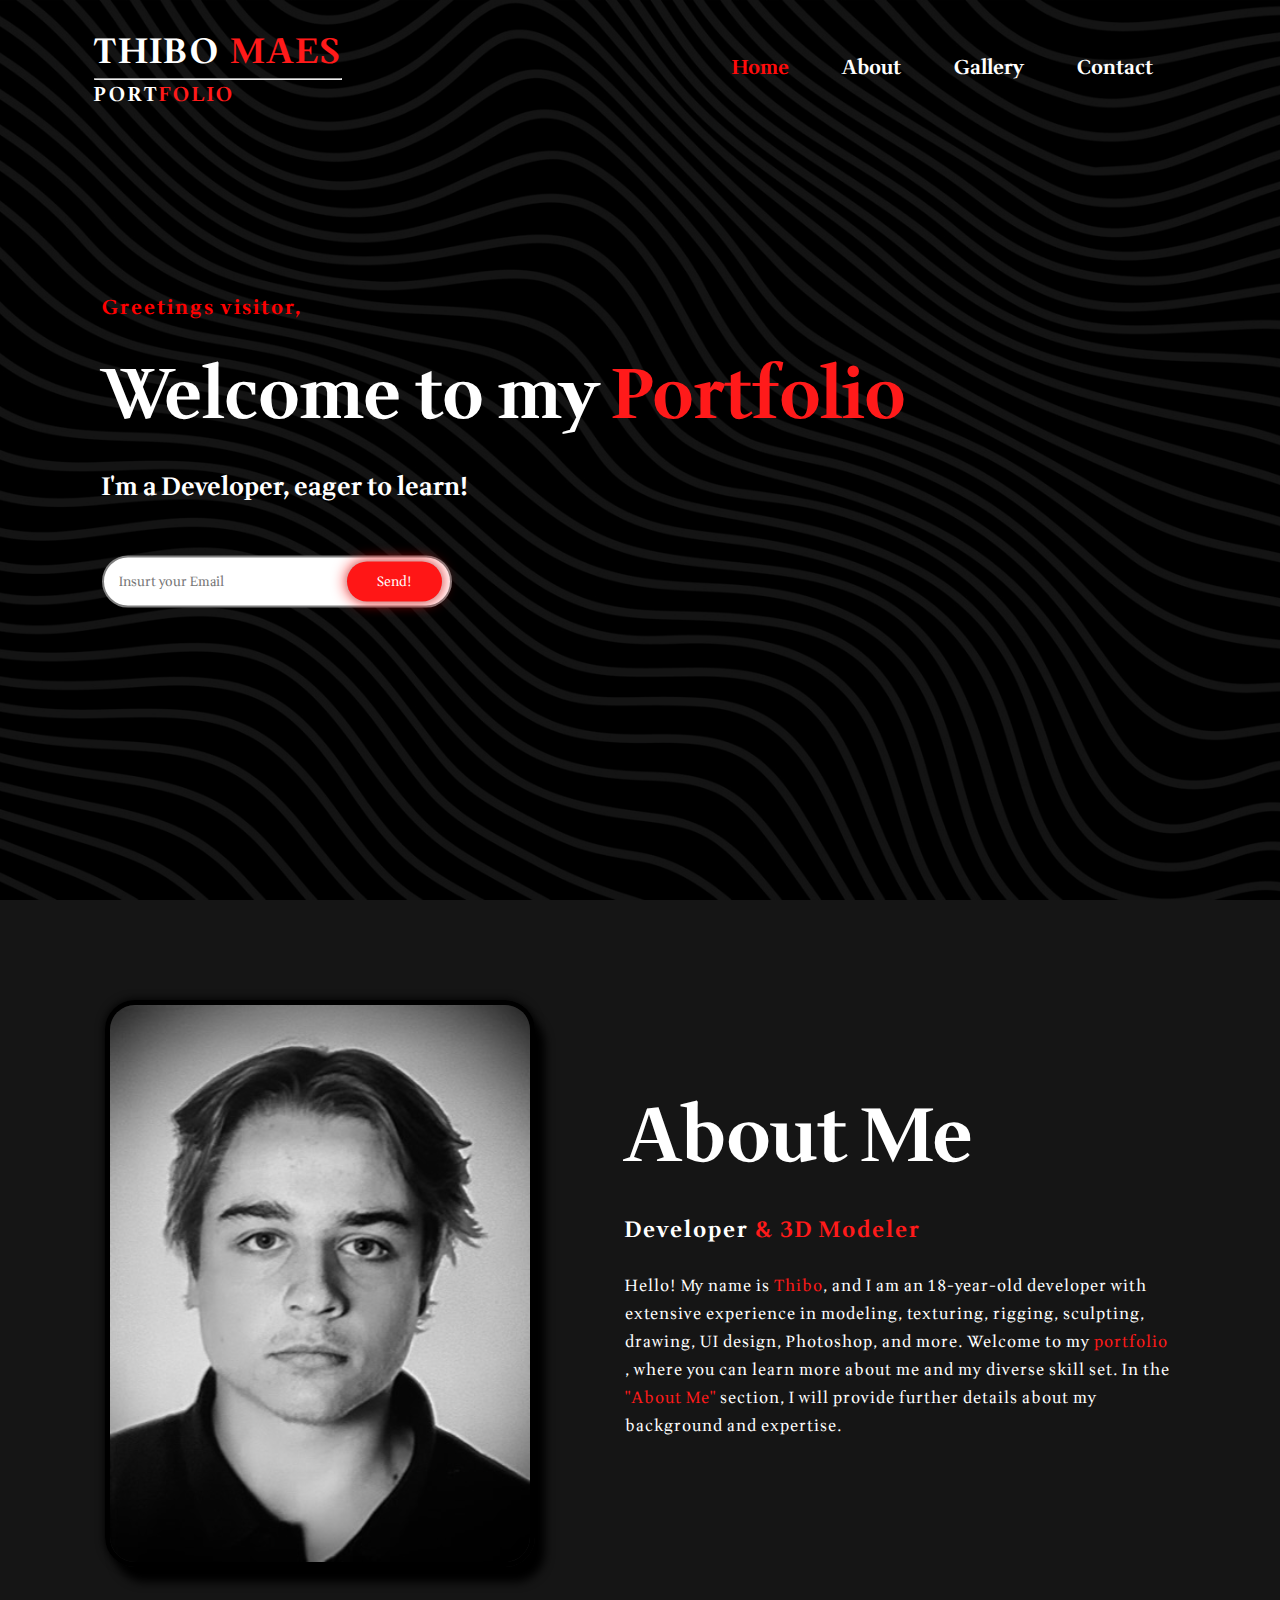
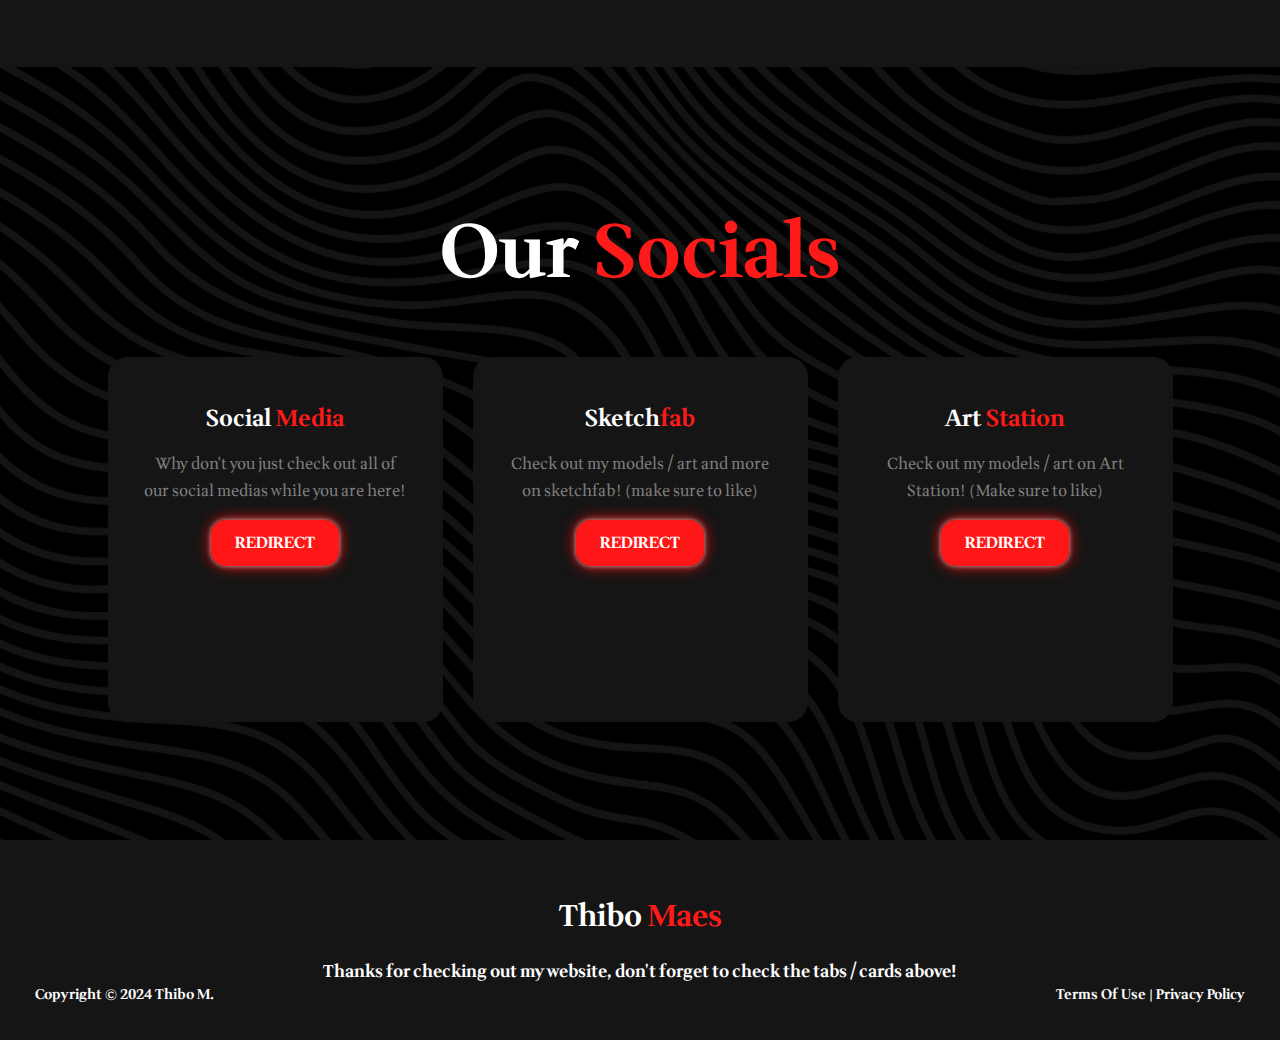
==== commit cbd85acd: "Add Gallery Footer" ====
--- a/index.html
+++ b/index.html
@@ -2,7 +2,7 @@
 <html lang="en-US">
     <head>
         <meta charset="UTF-8" />
-        <meta name="viewport" content="width=device-width, initial-scale=1.0" />
+        <meta name="viewport" content="width=device-width, initial-scale=1" />
         <title>Portfolio</title>
         <link rel="icon" type="image/x-icon" href="media/LogoWebsite.png" />
         <link
@@ -147,12 +147,9 @@
                 Thanks for checking out my website, don't forget to check the
                 tabs / cards above!
             </p>
-            <div class="social">
-                <a href="#"></a>
-                <a href="#"></a>
-                <a href="#"></a>
-            </div>
-            <p class="end">Copyright Claim | Thibo Maes</p>
+
+            <p class="end">Copyright © 2024 Thibo M.</p>
+            <p class="end2" href="#">Terms Of Use | Privacy Policy</p>
         </footer>
     </body>
 </html>
--- a/style.css
+++ b/style.css
@@ -113,7 +113,7 @@
     transition: 0.4s;
 }
 .newsletter form input:last-child:hover {
-    background-color: transparent;
+    background-color: black;
     box-shadow: 0px 0px 5px black, 0px 0px 15px black;
     transition: 0.4s;
     transform: scale(1.1);
@@ -257,7 +257,7 @@
 footer {
     position: relative;
     width: 100%;
-    height: 400px;
+    height: 200px;
     padding: 100px 0px;
     background: rgba(21, 21, 21, 1);
     display: flex;
@@ -275,7 +275,7 @@
 footer p:nth-child(2) {
     color: white;
     font-size: 17px;
-    width: 500px;
+    width: px;
     text-align: center;
     line-height: 26px;
 }
@@ -286,11 +286,22 @@
     font-size: 14px;
     left: 35px;
 }
+.end2 {
+    position: absolute;
+    color: white;
+    bottom: 35px;
+    font-size: 14px;
+    right: 35px;
+}
 
 /*----------------------------------------------------------------------------- */
 /* Telefoon optie */
-@media screen and (max-width: 750px) {
+@media screen and (max-width: 1136px) {
     .main2 {
         flex-direction: column;
-    }
-}
+        scale: auto;
+    }
+    .card {
+        flex-direction: column;
+    }
+}
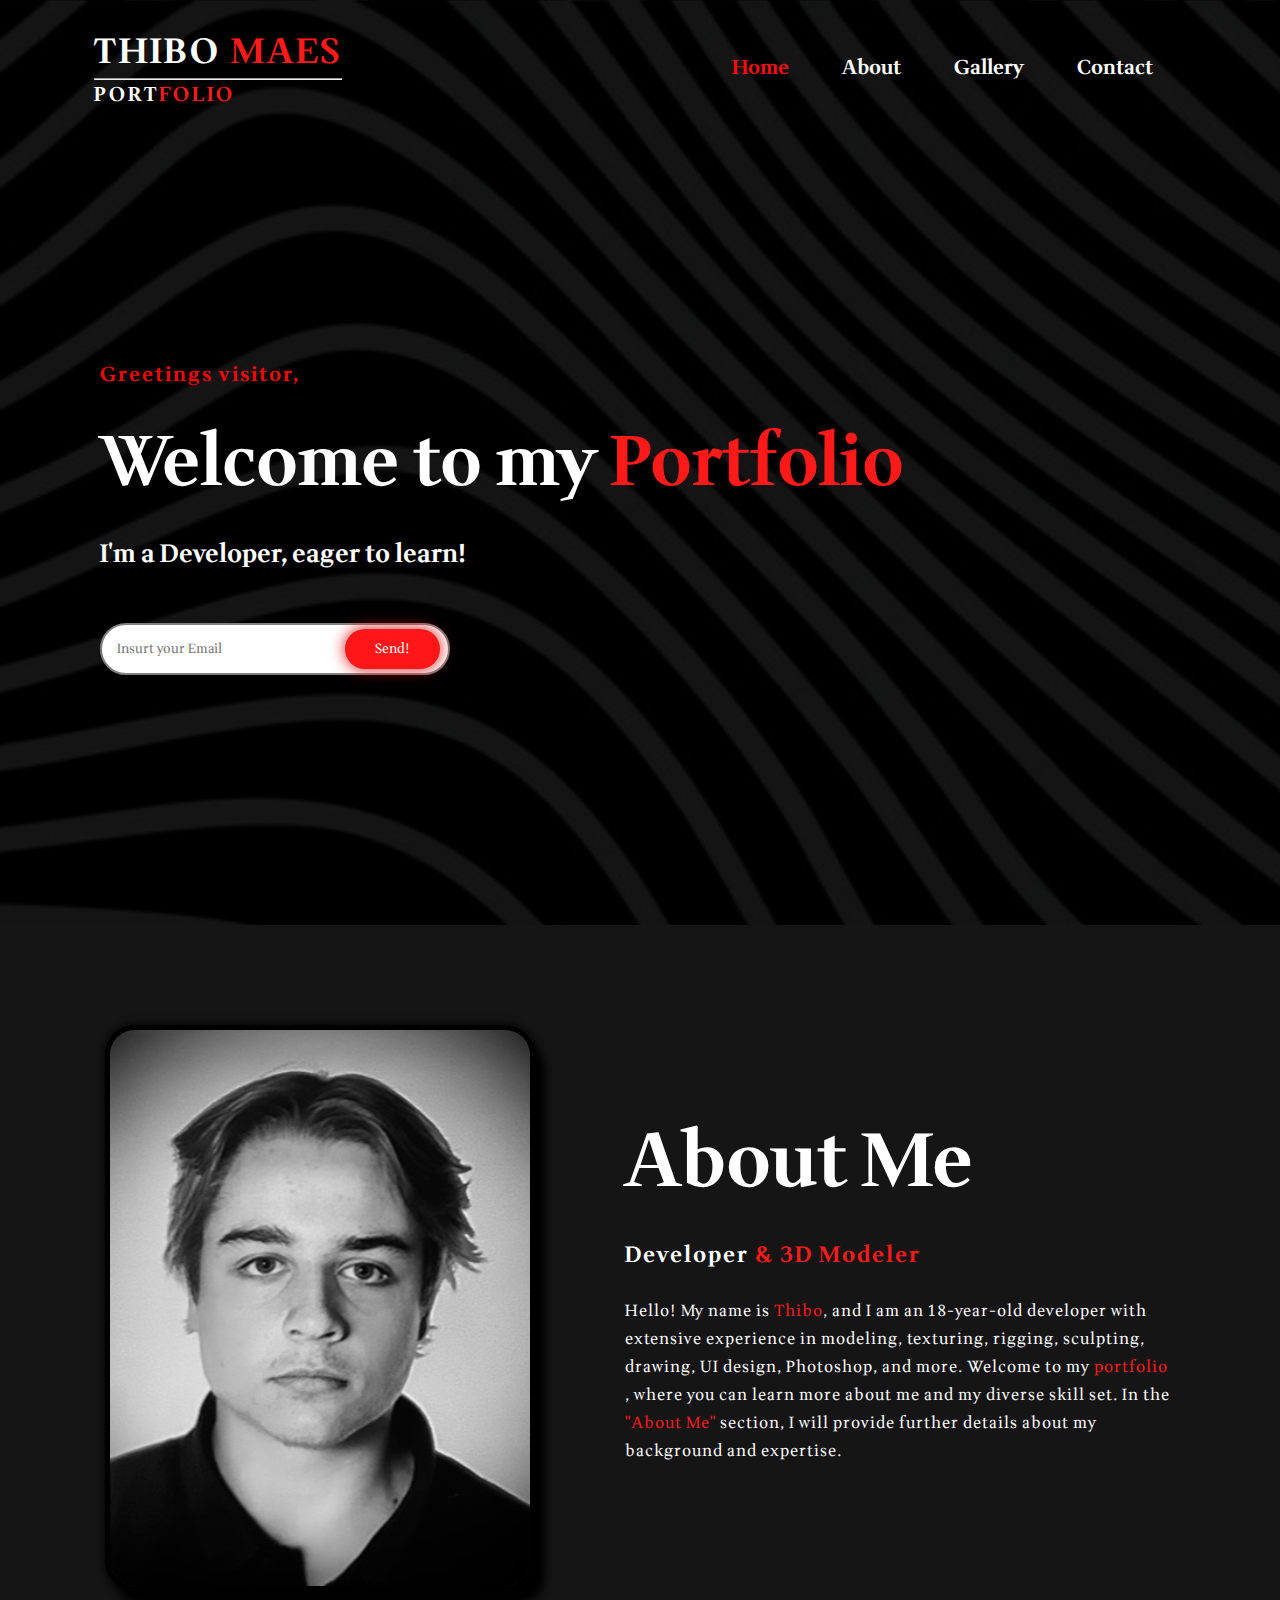
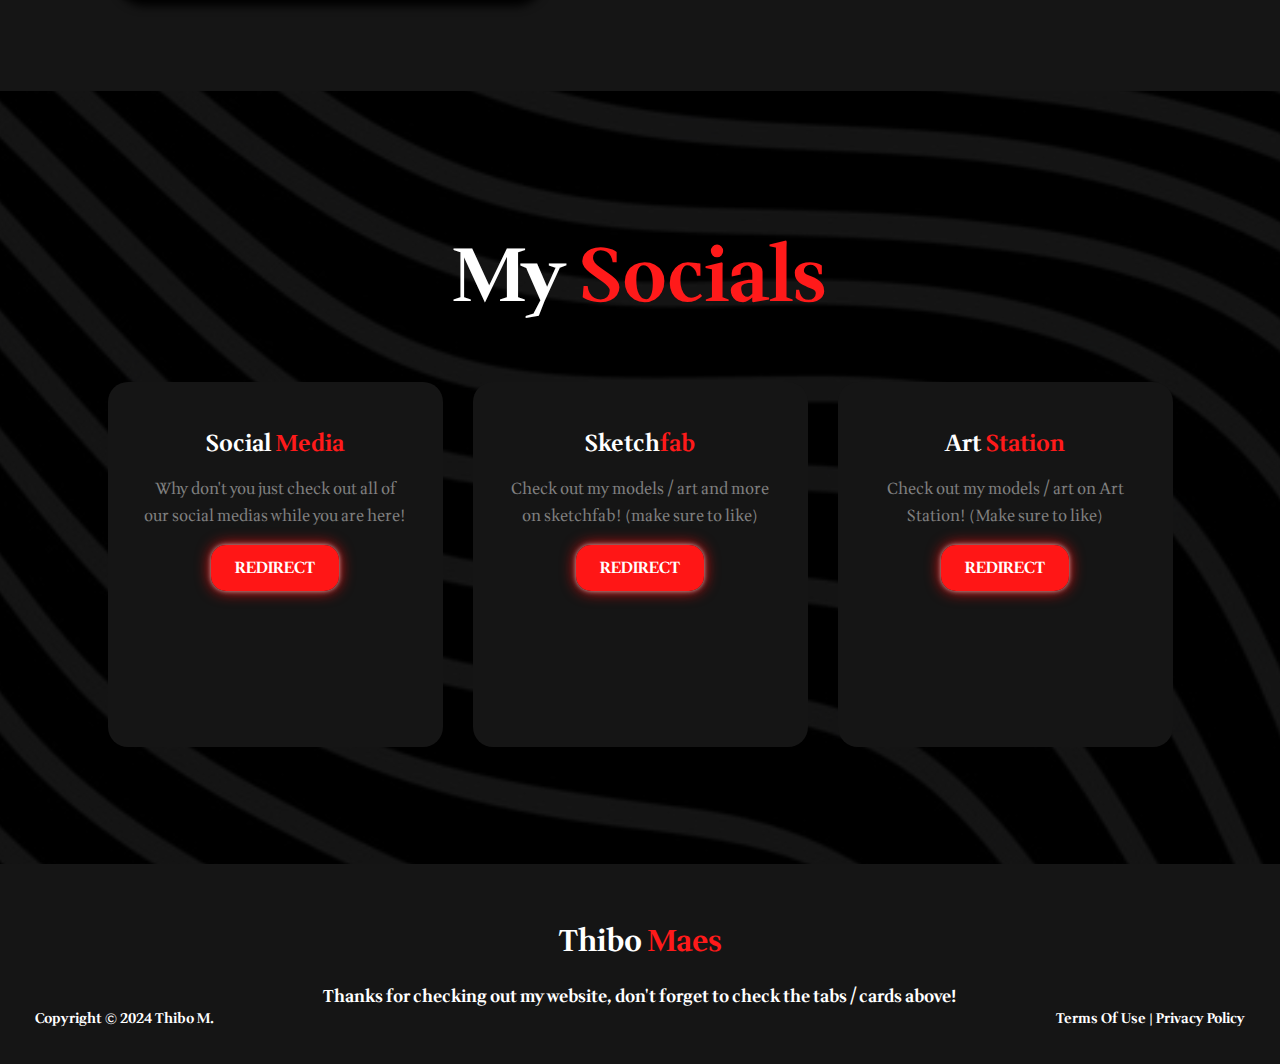
==== commit e6c98810: "Add Gallery Pictures" ====
--- a/index.html
+++ b/index.html
@@ -12,7 +12,7 @@
             crossorigin="anonymous"
             referrerpolicy="no-referrer"
         />
-        <link rel="stylesheet" href="../style.css" type="text/css" />
+        <link rel="stylesheet" href="../css/style.css" type="text/css" />
     </head>
 
     <body>
@@ -30,8 +30,9 @@
                     <li><a href="pages/contact.html">Contact</a></li>
                 </ul>
             </nav>
-
-            <header class="content">
+        </header>
+        <main>
+            <section class="content">
                 <h4>Greetings visitor,</h4>
                 <h1>Welcome to my <span>Portfolio</span></h1>
                 <h3>I'm a Developer, eager to learn!</h3>
@@ -46,100 +47,102 @@
                         <input type="submit" name="submit" value="Send!" />
                     </form>
                 </header>
-            </header>
-        </header>
+            </section>
 
-        <!---- About Me hier onder ---->
-        <section class="aboutme">
-            <header class="main2">
-                <img src="media/aboutme.JPEG" />
-                <header class="about-text">
-                    <h2>About Me</h2>
-                    <h5>Developer <span>& 3D Modeler</span></h5>
-                    <p>
-                        Hello! My name is <span>Thibo</span>, and I am an
-                        18-year-old developer with extensive experience in
-                        modeling, texturing, rigging, sculpting, drawing, UI
-                        design, Photoshop, and more. Welcome to my<span>
-                            portfolio </span
-                        >, where you can learn more about me and my diverse
-                        skill set. In the<span> "About Me" </span>section, I
-                        will provide further details about my background and
-                        expertise.
-                    </p>
+            <!---- About Me hier onder ---->
+            <section class="aboutme">
+                <header class="main2">
+                    <img src="media/aboutme.JPEG" />
+                    <header class="about-text">
+                        <h2>About Me</h2>
+                        <h5>Developer <span>& 3D Modeler</span></h5>
+                        <p>
+                            Hello! My name is <span>Thibo</span>, and I am an
+                            18-year-old developer with extensive experience in
+                            modeling, texturing, rigging, sculpting, drawing, UI
+                            design, Photoshop, and more. Welcome to my<span>
+                                portfolio </span
+                            >, where you can learn more about me and my diverse
+                            skill set. In the<span> "About Me" </span>section, I
+                            will provide further details about my background and
+                            expertise.
+                        </p>
+                    </header>
                 </header>
-            </header>
-        </section>
-        <!---- contact hier onder ---->
-        <div class="socials">
-            <div class="title">
-                <h2>Our <span>Socials</span></h2>
-            </div>
-            <!---- 1ste ---->
-            <div class="box">
-                <div class="card">
-                    <i class="fas fa-bars"></i>
-                    <h5>Social <span>Media</span></h5>
-                    <div class="pra">
-                        <p>
-                            Why don't you just check out all of our social
-                            medias while you are here!
-                        </p>
-
-                        <p class="button2" style="text-align: center">
-                            <a class="button" href="pages/contact.html"
-                                >REDIRECT</a
-                            >
-                        </p>
-                    </div>
+            </section>
+            <!---- contact hier onder ---->
+            <div class="socials">
+                <div class="title">
+                    <h2>My <span>Socials</span></h2>
                 </div>
-                <!---- 2de---->
+                <!---- 1ste ---->
                 <div class="box">
                     <div class="card">
-                        <i class="fa-brands fa-unity"></i>
-                        <h5>Sketch<span>fab</span></h5>
+                        <i class="fas fa-bars"></i>
+                        <h5>Social <span>Media</span></h5>
                         <div class="pra">
                             <p>
-                                Check out my models / art and more on sketchfab!
-                                (make sure to like)
+                                Why don't you just check out all of our social
+                                medias while you are here!
                             </p>
 
                             <p class="button2" style="text-align: center">
-                                <a
-                                    class="button"
-                                    href="https://sketchfab.com/ThiboMaes"
-                                    target="_blank"
+                                <a class="button" href="pages/contact.html"
                                     >REDIRECT</a
                                 >
                             </p>
                         </div>
                     </div>
-                    <!---- 3rd ---->
+                    <!---- 2de---->
                     <div class="box">
                         <div class="card">
-                            <i class="fa-brands fa-artstation"></i>
-                            <h5>Art <span>Station</span></h5>
+                            <i class="fa-brands fa-unity"></i>
+                            <h5>Sketch<span>fab</span></h5>
                             <div class="pra">
                                 <p>
-                                    Check out my models / art on Art Station!
-                                    (Make sure to like)
+                                    Check out my models / art and more on
+                                    sketchfab! (make sure to like)
                                 </p>
 
                                 <p class="button2" style="text-align: center">
                                     <a
                                         class="button"
-                                        href="https://www.artstation.com/thibomaes"
+                                        href="https://sketchfab.com/ThiboMaes"
                                         target="_blank"
                                         >REDIRECT</a
                                     >
                                 </p>
                             </div>
                         </div>
+                        <!---- 3rd ---->
+                        <div class="box">
+                            <div class="card">
+                                <i class="fa-brands fa-artstation"></i>
+                                <h5>Art <span>Station</span></h5>
+                                <div class="pra">
+                                    <p>
+                                        Check out my models / art on Art
+                                        Station! (Make sure to like)
+                                    </p>
+
+                                    <p
+                                        class="button2"
+                                        style="text-align: center"
+                                    >
+                                        <a
+                                            class="button"
+                                            href="https://www.artstation.com/thibomaes"
+                                            target="_blank"
+                                            >REDIRECT</a
+                                        >
+                                    </p>
+                                </div>
+                            </div>
+                        </div>
                     </div>
                 </div>
             </div>
-        </div>
-
+        </main>
         <!---- Footer ---->
         <footer>
             <p>Thibo <span>Maes</span></p>
--- a/css/style.css
+++ b/css/style.css
@@ -0,0 +1,307 @@
+@import url("https://fonts.googleapis.com/css2?family=Wittgenstein:ital,wght@0,400..900;1,400..900&display=swap");
+
+/*----------------------------------------------------------------------------- */
+/* Algemene dingen */
+* {
+    padding: 0;
+    margin: 0;
+    font-family: Wittgenstein;
+    box-sizing: border-box;
+}
+
+.main {
+    width: 100%;
+    background-size: cover;
+    background-position: center;
+}
+
+nav {
+    display: flex;
+    align-items: center;
+    justify-content: space-between;
+    padding-top: 2%;
+    padding-right: 8%;
+    .active {
+        color: #ff0b0b;
+    }
+}
+body {
+    background-image: url(../media/Background.png);
+    background-size: cover;
+    background-position: center;
+}
+
+/*----------------------------------------------------------------------------- */
+/* Portfolio Logo */
+.logo {
+    color: white;
+    text-transform: uppercase;
+    padding-left: 8%;
+    font-size: 35px;
+    letter-spacing: 3px;
+}
+span {
+    color: rgb(255, 26, 26);
+}
+.discriptionlogo {
+    font-size: 20px;
+}
+
+nav ul li {
+    list-style-type: none;
+    display: inline-block;
+    padding: 10px 25px;
+    font-family: Wittgenstein;
+}
+nav ul li a {
+    color: rgb(255, 255, 255);
+    text-decoration: none;
+    font-weight: bolder;
+    font-size: 20px;
+    text-transform: capitalize;
+}
+nav ul li a:hover {
+    color: rgb(255, 4, 4);
+    transition: 0.4s;
+}
+
+/*----------------------------------------------------------------------------- */
+/* Hier onder is de css van de Home pagina */
+.content {
+    position: relative;
+    margin: 250px 100px;
+}
+h1 {
+    color: white;
+    margin: 20px 0px 20px;
+    font-size: 70px;
+}
+h3 {
+    color: white;
+    font-size: 25px;
+    margin-bottom: 50px;
+}
+h4 {
+    color: rgb(255, 0, 0);
+    letter-spacing: 2px;
+    font-size: 20px;
+}
+.newsletter form {
+    width: 350px;
+    max-width: 100%;
+    position: relative;
+}
+.newsletter form input:first-child {
+    display: inline-block;
+    width: 100%;
+    padding: 14px 130px 14px 15px;
+    border: 2px solid gray;
+    outline: none;
+    border-radius: 30px;
+}
+.newsletter form input:last-child {
+    position: absolute;
+    display: inline-block;
+    outline: none;
+    border: none;
+    padding: 10px 30px;
+    border-radius: 30px;
+    background: rgb(255, 22, 22);
+    color: white;
+    box-shadow: 0px 0px 5px #b3b3b3, 0px 0px 15px #ff0b0b;
+    top: 12%;
+    right: 3%;
+    transition: 0.4s;
+}
+.newsletter form input:last-child:hover {
+    background-color: black;
+    box-shadow: 0px 0px 5px black, 0px 0px 15px black;
+    transition: 0.4s;
+    transform: scale(1.1);
+}
+
+/*----------------------------------------------------------------------------- */
+/* about me section */
+.aboutme {
+    width: 100%;
+    padding: 100px 0px;
+    background: rgba(21, 21, 21, 1);
+    img {
+        width: 430px;
+        border: 5px solid black;
+        border-radius: 30px;
+        box-shadow: 10px 15px 10px black, 0px 0px 10px black;
+    }
+    h2,
+    h5,
+    p {
+        color: white;
+    }
+    h2 {
+        font-size: 75px;
+        text-transform: capitalize;
+        margin-bottom: 20px;
+    }
+    h5 {
+        letter-spacing: 2px;
+        font-size: 22px;
+        margin-bottom: 25px;
+    }
+}
+.about-text {
+    width: 550px;
+}
+.main2 {
+    width: 1140px;
+    max-width: 100%;
+    margin: 0 auto;
+    display: flex;
+    align-items: center;
+    justify-content: space-around;
+    gap: 20px;
+}
+
+.about-text p {
+    letter-spacing: 1px;
+    line-height: 28px;
+    font: 18px;
+    margin-bottom: 45px;
+}
+button {
+    background-color: rgb(255, 22, 22);
+    color: white;
+    text-decoration: none;
+    border: 2px solid transparent;
+    font-weight: bold;
+    padding: 13px 30px;
+    border-radius: 30px;
+    transition: 0.4s;
+    box-shadow: 0px 0px 5px #b3b3b3, 0px 0px 15px #ff0b0b;
+}
+button:hover {
+    background-color: transparent;
+    box-shadow: 0px 0px 5px black, 0px 0px 15px black;
+    transform: scale(1.1);
+}
+
+/*----------------------------------------------------------------------------- */
+/* Socials */
+.socials {
+    background-size: cover;
+    background-position: center;
+    width: 100%;
+    padding: 100px 0px;
+}
+.title h2 {
+    color: white;
+    font-size: 75px;
+    width: 1130px;
+    margin: 30px auto;
+    text-align: center;
+}
+.box {
+    display: flex;
+    justify-content: center;
+    align-items: center;
+    min-height: 400px;
+}
+.card {
+    height: 365px;
+    width: 335px;
+    padding: 20px 35px;
+    background: rgba(21, 21, 21, 1);
+    border-radius: 20px;
+    margin: 15px;
+    position: relative;
+    overflow: hidden;
+    text-align: center;
+}
+.card i {
+    font-size: 50px;
+    display: block;
+    text-align: center;
+    margin: 25px 0px;
+    color: red;
+}
+h5 {
+    color: white;
+    font-size: 23px;
+    margin-bottom: 15px;
+}
+.pra p {
+    color: gray;
+    font-size: 16px;
+    line-height: 27px;
+    margin-bottom: 25px;
+}
+.card .button {
+    background-color: rgb(255, 22, 22);
+    color: white;
+    text-decoration: none;
+    border: 2px solid transparent;
+    font-weight: bold;
+    padding: 9px 22px;
+    border-radius: 15px;
+    transition: 0.4s;
+    transform: scale(1.2);
+    box-shadow: 0px 0px 5px #b3b3b3, 0px 0px 15px #ff0b0b;
+}
+.card .button:hover {
+    background-color: transparent;
+    box-shadow: 0px 0px 5px black, 0px 0px 15px black;
+    transition: 0.4s;
+}
+
+/*----------------------------------------------------------------------------- */
+/* footer */
+footer {
+    position: relative;
+    width: 100%;
+    height: 200px;
+    padding: 100px 0px;
+    background: rgba(21, 21, 21, 1);
+    display: flex;
+    font-weight: bold;
+    flex-direction: column;
+    align-items: center;
+    justify-content: center;
+}
+footer p:nth-child(1) {
+    font-size: 30px;
+    color: white;
+    margin-bottom: 20px;
+    font-weight: bold;
+}
+footer p:nth-child(2) {
+    color: white;
+    font-size: 17px;
+    width: px;
+    text-align: center;
+    line-height: 26px;
+}
+.end {
+    position: absolute;
+    color: white;
+    bottom: 35px;
+    font-size: 14px;
+    left: 35px;
+}
+.end2 {
+    position: absolute;
+    color: white;
+    bottom: 35px;
+    font-size: 14px;
+    right: 35px;
+}
+
+/*----------------------------------------------------------------------------- */
+/* Telefoon optie */
+@media screen and (max-width: 1136px) {
+    .main2 {
+        flex-direction: column;
+        scale: auto;
+    }
+    .card {
+        flex-direction: column;
+    }
+}
